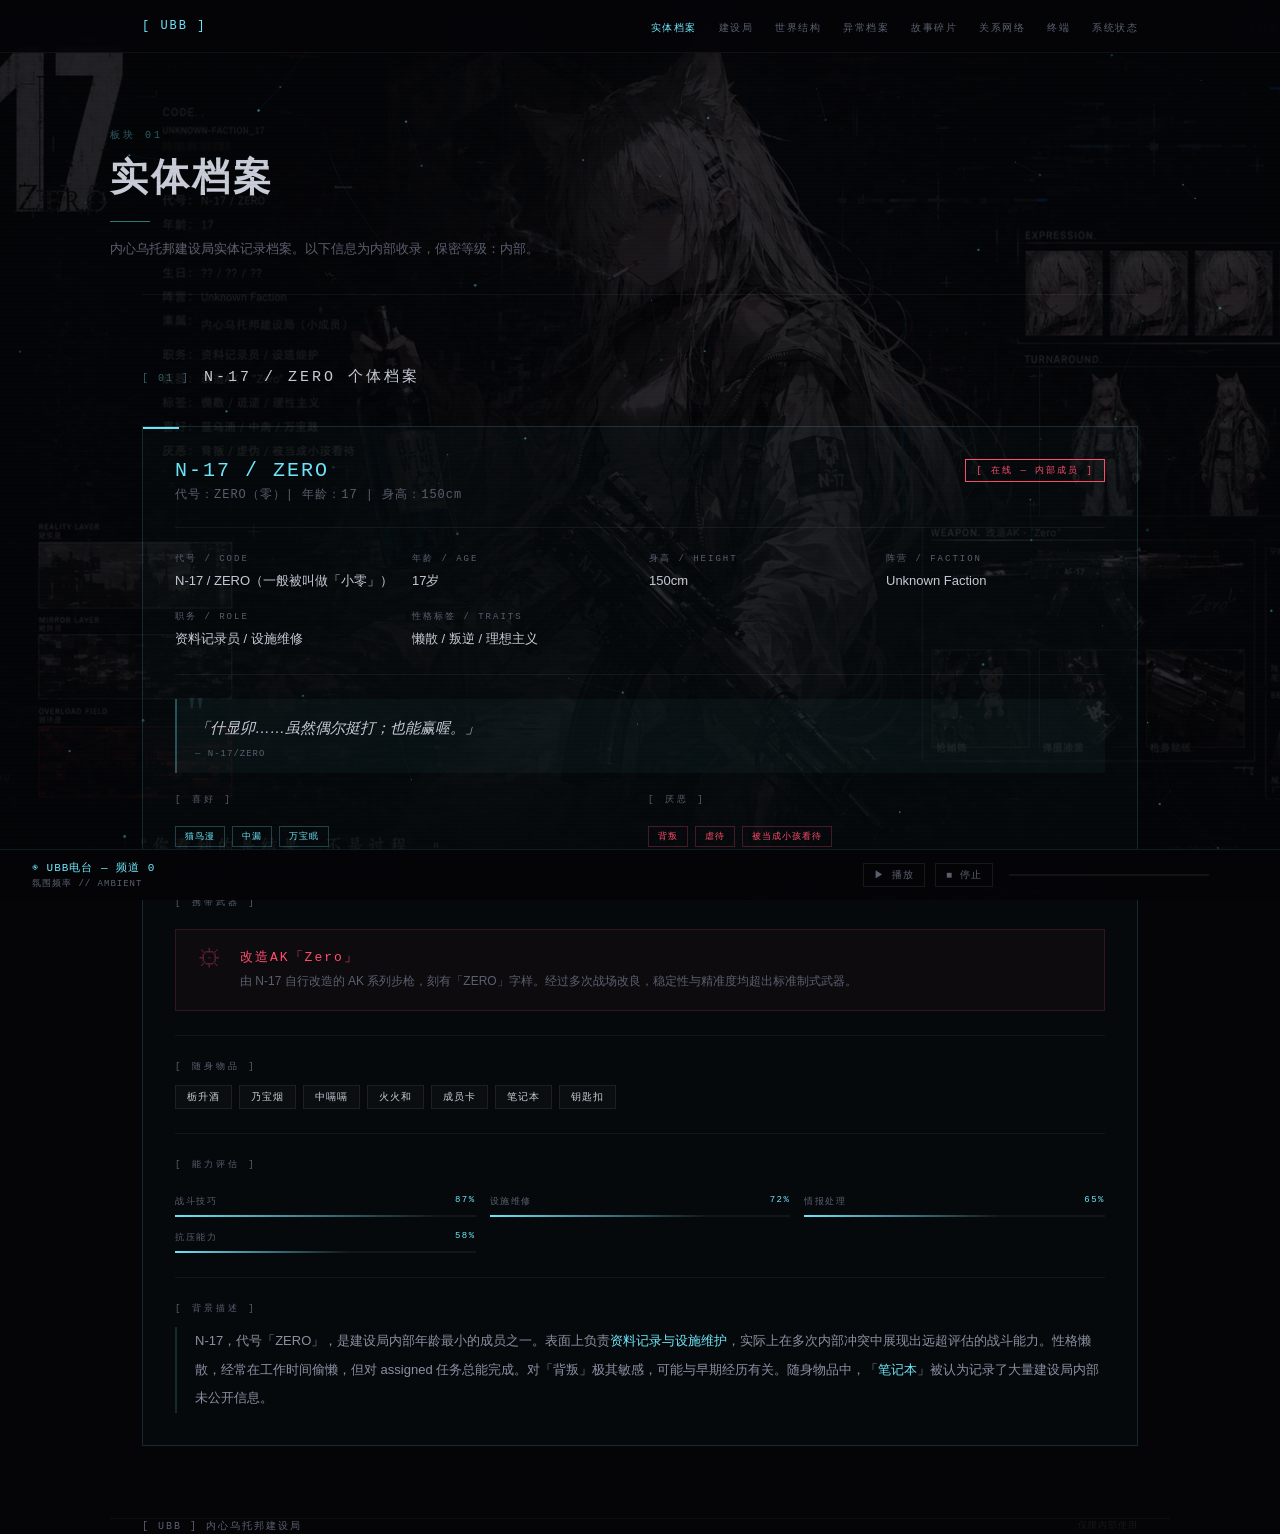
==== entity.html @ d5b60606 "Add files via upload" ====
﻿<!DOCTYPE html>
<html lang="zh-CN">
<head>
<meta charset="UTF-8"/>
<meta name="viewport" content="width=device-width,initial-scale=1.0"/>
<title>实体档案 — N-17/ZERO | 建设局</title>
<link rel="icon" href="img/logo.png" type="image/png"/>
<link rel="stylesheet" href="css/style.css"/>
</head>
<body>

<canvas id="pcv"></canvas>
<div class="scanlines"></div>

<!-- 导航栏 -->
<nav>
  <div class="nav-in">
    <a href="index.html" class="nav-logo">[ UBB ]</a>
    <ul class="nav-links">
      <li><a href="entity.html" class="active">实体档案</a></li>
      <li><a href="bureau.html">建设局</a></li>
      <li><a href="world.html">世界结构</a></li>
      <li><a href="archive.html">异常档案</a></li>
      <li><a href="story.html">故事碎片</a></li>
      <li><a href="relations.html">关系网络</a></li>
      <li><a href="terminal.html">终端</a></li>
      <li><a href="status.html">系统状态</a></li>
    </ul>
  </div>
</nav>

<!-- 页面标题 -->
<section class="wrap page-hero">
  <div class="page-label">板块 01</div>
  <h1 class="page-title">实体档案</h1>
  <div class="page-line"></div>
  <div class="page-desc">内心乌托邦建设局实体记录档案。以下信息为内部收录，保密等级：内部。</div>
</section>

<!-- 实体卡片 -->
<main class="wrap">
<section class="section">
  <div class="sec-hd">
    <span class="sec-id">[ 01 ]</span>
    <span class="sec-title">N-17 / ZERO 个体档案</span>
  </div>

  <div class="entity-card fi">
    <div class="entity-hd">
      <div>
        <div class="entity-id">N-17 / ZERO</div>
        <div class="entity-alias">代号：ZERO（零）| 年龄：17 | 身高：150cm</div>
      </div>
      <div class="status-badge">[ 在线 — 内部成员 ]</div>
    </div>

    <div class="divider"></div>

    <!-- 信息网格 -->
    <div class="meta-grid">
      <div class="mi">
        <label>代号 / CODE</label>
        <p>N-17 / ZERO（一般被叫做「小零」）</p>
      </div>
      <div class="mi">
        <label>年龄 / AGE</label>
        <p>17岁</p>
      </div>
      <div class="mi">
        <label>身高 / HEIGHT</label>
        <p>150cm</p>
      </div>
      <div class="mi">
        <label>阵营 / FACTION</label>
        <p>Unknown Faction</p>
      </div>
      <div class="mi">
        <label>职务 / ROLE</label>
        <p>资料记录员 / 设施维修</p>
      </div>
      <div class="mi">
        <label>性格标签 / TRAITS</label>
        <p>懒散 / 叛逆 / 理想主义</p>
      </div>
    </div>

    <div class="divider"></div>

    <!-- 语录 -->
    <div class="quote-block fi">
      <div class="quote-text">「什显卯……虽然偶尔挺打；也能赢喔。」</div>
      <div class="quote-src">— N-17/ZERO</div>
    </div>

    <!-- 喜好 / 厌恶 -->
    <div class="profile-pair fi">
      <div>
        <div class="lbl-small">[ 喜好 ]</div>
        <div class="tags">
          <span class="tag c">猫鸟漫</span>
          <span class="tag c">中漏</span>
          <span class="tag c">万宝眠</span>
        </div>
      </div>
      <div>
        <div class="lbl-small">[ 厌恶 ]</div>
        <div class="tags">
          <span class="tag r">背叛</span>
          <span class="tag r">虐待</span>
          <span class="tag r">被当成小孩看待</span>
        </div>
      </div>
    </div>

    <div class="divider"></div>

    <!-- 武器 -->
    <div class="lbl-small fi">[ 携带武器 ]</div>
    <div class="weapon-card fi">
      <div class="weapon-icon">⚙</div>
      <div>
        <div class="weapon-name">改造AK「Zero」</div>
        <div class="weapon-desc">由 N-17 自行改造的 AK 系列步枪，刻有「ZERO」字样。经过多次战场改良，稳定性与精准度均超出标准制式武器。</div>
      </div>
    </div>

    <div class="divider"></div>

    <!-- 随身物品 -->
    <div class="lbl-small fi">[ 随身物品 ]</div>
    <div class="belong-list fi">
      <span class="bi">栃升酒</span>
      <span class="bi">乃宝烟</span>
      <span class="bi">中嗝嗝</span>
      <span class="bi">火火和</span>
      <span class="bi">成员卡</span>
      <span class="bi">笔记本</span>
      <span class="bi">钥匙扣</span>
    </div>

    <div class="divider"></div>

    <!-- 能力评估 -->
    <div class="lbl-small fi">[ 能力评估 ]</div>
    <div class="ability-grid">
      <div class="ability-item fi">
        <label>战斗技巧 <span>87%</span></label>
        <div class="ab-bar"><div class="fill" data-w="87%"></div></div>
      </div>
      <div class="ability-item fi">
        <label>设施维修 <span>72%</span></label>
        <div class="ab-bar"><div class="fill" data-w="72%"></div></div>
      </div>
      <div class="ability-item fi">
        <label>情报处理 <span>65%</span></label>
        <div class="ab-bar"><div class="fill" data-w="65%"></div></div>
      </div>
      <div class="ability-item fi">
        <label>抗压能力 <span>58%</span></label>
        <div class="ab-bar"><div class="fill" data-w="58%"></div></div>
      </div>
    </div>

    <div class="divider"></div>

    <!-- 背景描述 -->
    <div class="lbl-small fi">[ 背景描述 ]</div>
    <div class="entity-desc fi">
      N-17，代号「ZERO」，是建设局内部年龄最小的成员之一。表面上负责<em>资料记录与设施维护</em>，实际上在多次内部冲突中展现出远超评估的战斗能力。性格懒散，经常在工作时间偷懒，但对 assigned 任务总能完成。对「背叛」极其敏感，可能与早期经历有关。随身物品中，「<em>笔记本</em>」被认为记录了大量建设局内部未公开信息。
    </div>

  </div>
</section>
</main>

<!-- 底部音乐播放器 -->
<div id="bgm-bar">
  <div class="bgm-info">
    <div class="bgm-title">◉ UBB电台 — 频道 0</div>
    <div class="bgm-sub">氛围频率 // AMBIENT</div>
  </div>
  <div class="bgm-controls">
    <button class="bgm-btn" id="bgm-play">▶ 播放</button>
    <button class="bgm-btn" id="bgm-stop">■ 停止</button>
  </div>
  <div class="bgm-progress"><div class="bgm-fill"></div></div>
  <div class="bgm-viz">
    <div class="bgm-bar-v"></div>
    <div class="bgm-bar-v"></div>
    <div class="bgm-bar-v"></div>
    <div class="bgm-bar-v"></div>
    <div class="bgm-bar-v"></div>
  </div>
</div>

<footer class="wrap">
  <div class="foot-in">
    <div class="foot-logo">[ UBB ] 内心乌托邦建设局</div>
    <div class="foot-note">仅限内部使用</div>
  </div>
</footer>

<script src="js/main.js"></script>
</body>
</html>
---- css/style.css ----
/* ===== UTOPIA BUILDER BUREAU — Shared Styles ===== */
:root{
  --bg:#050508;--surface:rgba(255,255,255,0.03);--border:rgba(110,231,249,0.15);
  --border-h:rgba(110,231,249,0.45);--text:#C8CDD8;--dim:#5A6070;
  --cyan:#6EE7F9;--red:#FF4D6D;--gold:#E8C96A;--purple:#9B7FE8;--green:#4AE8A0;
  --font-mono:'Share Tech Mono',monospace;--font-body:'Noto Sans SC','Segoe UI',sans-serif;
}
*{margin:0;padding:0;box-sizing:border-box;}
html{scroll-behavior:smooth;}
body{
  background:var(--bg) url('../img/bg.png') center center / cover no-repeat;
  background-attachment:fixed;
  color:var(--text);
  font-family:var(--font-body);
  font-weight:300;
  overflow-x:hidden;
}
/* 背景遮罩层：确保文字清晰可读 */
body::before{
  content:'';
  position:fixed;inset:0;
  background:rgba(5,5,8,0.82);
  z-index:0;
  pointer-events:none;
}
/* ===== SHARED LAYOUT ===== */
.wrap{position:relative;z-index:1;max-width:1060px;margin:0 auto;padding:0 32px;}
.section{padding:72px 0;border-top:1px solid rgba(255,255,255,0.05);}
.sec-hd{display:flex;align-items:baseline;gap:14px;margin-bottom:40px;}
.sec-id{font-family:var(--font-mono);font-size:10px;color:var(--cyan);opacity:.4;letter-spacing:2px;}
.sec-title{font-family:var(--font-mono);font-size:15px;letter-spacing:3px;color:var(--text);}
.sec-sub{font-family:var(--font-mono);font-size:10px;color:var(--dim);letter-spacing:1px;margin-left:auto;}
.fi{opacity:0;transform:translateY(14px);transition:opacity .6s ease,transform .6s ease;}
.fi.vis{opacity:1;transform:none;}
.lbl-small{font-family:var(--font-mono);font-size:9px;color:var(--dim);letter-spacing:3px;margin-bottom:12px;}

/* ===== CANVAS + SCANLINES ===== */
#pcv{position:fixed;inset:0;pointer-events:none;z-index:0;}
.scanlines{position:fixed;inset:0;pointer-events:none;z-index:2;background:repeating-linear-gradient(0deg,transparent,transparent 2px,rgba(0,0,0,0.025) 2px,rgba(0,0,0,0.025) 4px);}

/* ===== NAV ===== */
nav{position:fixed;top:0;left:0;right:0;z-index:100;background:rgba(5,5,8,0.88);backdrop-filter:blur(18px);border-bottom:1px solid rgba(255,255,255,0.05);}
.nav-in{max-width:1060px;margin:0 auto;padding:0 32px;height:52px;display:flex;align-items:center;justify-content:space-between;}
.nav-logo{font-family:var(--font-mono);font-size:12px;color:var(--cyan);letter-spacing:2px;text-decoration:none;display:flex;align-items:center;}
.nav-logo-img{height:28px;width:auto;display:block;}
.nav-links{display:flex;gap:22px;list-style:none;}
.nav-links a{font-family:var(--font-mono);font-size:10px;color:var(--dim);text-decoration:none;letter-spacing:1.5px;transition:color .2s;cursor:pointer;}
.nav-links a:hover,.nav-links a.active{color:var(--cyan);}

/* ===== BGM PLAYER ===== */
#bgm-bar{position:fixed;bottom:0;left:0;right:0;z-index:200;background:rgba(5,5,8,0.92);backdrop-filter:blur(16px);border-top:1px solid rgba(110,231,249,0.1);padding:10px 32px;display:flex;align-items:center;gap:16px;}
.bgm-info{display:flex;flex-direction:column;}
.bgm-title{font-family:var(--font-mono);font-size:11px;color:var(--cyan);letter-spacing:1px;}
.bgm-sub{font-family:var(--font-mono);font-size:9px;color:var(--dim);letter-spacing:1px;margin-top:2px;}
.bgm-controls{display:flex;align-items:center;gap:10px;margin-left:auto;}
.bgm-btn{font-family:var(--font-mono);font-size:10px;color:var(--dim);background:none;border:1px solid rgba(255,255,255,0.08);padding:4px 10px;cursor:pointer;transition:all .2s;letter-spacing:1px;}
.bgm-btn:hover,.bgm-btn.active{color:var(--cyan);border-color:rgba(110,231,249,0.3);}
.bgm-progress{flex:1;max-width:200px;height:2px;background:rgba(255,255,255,0.06);position:relative;cursor:pointer;}
.bgm-fill{height:100%;background:var(--cyan);width:0%;transition:width .5s linear;pointer-events:none;}
.bgm-viz{display:flex;align-items:flex-end;gap:2px;height:20px;}
.bgm-bar-v{width:3px;background:var(--cyan);opacity:0.5;border-radius:1px;}
.bgm-bar-v.playing{animation:viz .6s ease-in-out infinite alternate;}
.bgm-bar-v:nth-child(2){animation-delay:.1s;}
.bgm-bar-v:nth-child(3){animation-delay:.2s;}
.bgm-bar-v:nth-child(4){animation-delay:.05s;}
.bgm-bar-v:nth-child(5){animation-delay:.15s;}
@keyframes viz{from{height:6px;}to{height:18px;}}

/* ===== HERO (index.html) ===== */
.hero{margin-top:80px;padding:72px 0;min-height:80vh;display:flex;flex-direction:column;justify-content:center;}
.hero-tag{font-family:var(--font-mono);font-size:10px;color:var(--cyan);letter-spacing:3px;margin-bottom:18px;opacity:.6;}
.hero-title{font-family:var(--font-mono);font-size:clamp(30px,5vw,54px);font-weight:400;letter-spacing:3px;line-height:1.3;}
.gw{display:inline-block;position:relative;}
.gw::before,.gw::after{content:attr(data-text);position:absolute;top:0;left:0;width:100%;overflow:hidden;}
.gw::before{color:var(--cyan);animation:g1 5s infinite;opacity:0;}
.gw::after{color:var(--red);animation:g2 5s infinite;opacity:0;}
@keyframes g1{0%,88%,100%{opacity:0;transform:translateX(0);}89%{opacity:.8;transform:translateX(-3px);clip-path:inset(10% 0 55% 0);}91%{opacity:0;}94%{opacity:.5;transform:translateX(2px);clip-path:inset(35% 0 35% 0);}96%{opacity:0;}}
@keyframes g2{0%,88%,100%{opacity:0;transform:translateX(0);}90%{opacity:.7;transform:translateX(3px);clip-path:inset(55% 0 10% 0);}92%{opacity:0;}95%{opacity:.4;transform:translateX(-1px);clip-path:inset(40% 0 25% 0);}97%{opacity:0;}}
.hero-sub{color:var(--dim);font-size:12px;margin-top:8px;letter-spacing:2px;font-family:var(--font-mono);}
.hero-desc{margin-top:28px;font-size:14px;line-height:2.1;color:#8A90A2;max-width:520px;}
.hero-desc em{color:var(--text);font-style:normal;}
.hero-stats{margin-top:36px;display:flex;gap:32px;flex-wrap:wrap;}
.hstat-val{font-family:var(--font-mono);font-size:22px;color:var(--cyan);}
.hstat-lbl{font-family:var(--font-mono);font-size:9px;color:var(--dim);letter-spacing:2px;margin-top:4px;}
.hero-cta{margin-top:36px;display:flex;gap:12px;flex-wrap:wrap;}
.btn{font-family:var(--font-mono);font-size:11px;letter-spacing:2px;padding:10px 22px;cursor:pointer;text-decoration:none;transition:all .2s;display:inline-block;border:1px solid transparent;}
.btn-outline{color:var(--cyan);border:1px solid rgba(110,231,249,0.4);background:none;}
.btn-outline:hover{background:rgba(110,231,249,0.08);border-color:var(--cyan);}
.btn-ghost{color:var(--dim);border:1px solid rgba(255,255,255,0.08);background:none;}
.btn-ghost:hover{color:var(--text);border-color:rgba(255,255,255,0.2);}

/* ===== PAGE HERO (sub pages) ===== */
.page-hero{margin-top:80px;padding:48px 0 32px;}
.page-label{font-family:var(--font-mono);font-size:10px;color:var(--cyan);opacity:.4;letter-spacing:3px;margin-bottom:10px;}
.page-title{font-family:var(--font-mono);font-size:clamp(22px,4vw,38px);letter-spacing:3px;color:var(--text);}
.page-line{width:40px;height:1px;background:var(--cyan);margin:18px 0 14px;opacity:.5;}
.page-desc{font-size:13px;color:var(--dim);line-height:2;max-width:560px;}

/* ===== ENTITY CARD ===== */
.entity-card{background:rgba(110,231,249,0.02);border:1px solid var(--border);padding:32px;position:relative;transition:border-color .3s,box-shadow .3s;}
.entity-card::before{content:'';position:absolute;top:0;left:0;width:36px;height:2px;background:var(--cyan);}
.entity-card:hover{border-color:var(--border-h);box-shadow:0 0 30px rgba(110,231,249,0.05);}
.entity-hd{display:flex;align-items:flex-start;justify-content:space-between;flex-wrap:wrap;gap:14px;}
.entity-id{font-family:var(--font-mono);font-size:20px;color:var(--cyan);letter-spacing:2px;}
.entity-alias{font-family:var(--font-mono);font-size:12px;color:var(--dim);margin-top:4px;letter-spacing:1px;}
.status-badge{font-family:var(--font-mono);font-size:9px;color:var(--red);border:1px solid var(--red);padding:4px 10px;letter-spacing:2px;animation:sblink 3s ease infinite;}
@keyframes sblink{0%,100%{opacity:.8;}50%{opacity:.3;}}
.divider{height:1px;background:rgba(255,255,255,0.05);margin:24px 0;}
.meta-grid{display:grid;grid-template-columns:repeat(auto-fill,minmax(190px,1fr));gap:18px;margin-bottom:24px;}
.mi label{font-family:var(--font-mono);font-size:9px;color:var(--dim);letter-spacing:2px;display:block;margin-bottom:6px;}
.mi p{font-size:13px;color:var(--text);line-height:1.6;}
.tags{display:flex;flex-wrap:wrap;gap:7px;margin-top:20px;}
.tag{font-family:var(--font-mono);font-size:9px;color:var(--dim);border:1px solid rgba(255,255,255,0.07);padding:3px 9px;letter-spacing:1px;}
.tag.c{color:var(--cyan);border-color:rgba(110,231,249,0.25);}
.tag.r{color:var(--red);border-color:rgba(255,77,109,0.25);}
.tag.g{color:var(--green);border-color:rgba(74,232,160,0.25);}
.quote-block{border-left:2px solid rgba(110,231,249,0.3);padding:14px 18px;background:rgba(110,231,249,0.03);margin:20px 0;position:relative;}
.quote-block::before{content:'"';position:absolute;top:-8px;left:10px;font-size:44px;color:var(--cyan);opacity:.12;font-family:serif;line-height:1;}
.quote-text{font-size:15px;color:var(--text);line-height:2;font-style:italic;}
.quote-src{font-family:var(--font-mono);font-size:9px;color:var(--dim);margin-top:6px;letter-spacing:1px;}
.profile-pair{display:grid;grid-template-columns:1fr 1fr;gap:16px;margin:16px 0;}
.entity-desc{font-size:13px;line-height:2.2;color:#8A90A2;border-left:2px solid rgba(110,231,249,0.15);padding-left:18px;}
.entity-desc em{color:var(--cyan);font-style:normal;}
.weapon-card{background:rgba(255,77,109,0.03);border:1px solid rgba(255,77,109,0.15);padding:18px 22px;display:flex;align-items:flex-start;gap:18px;margin-top:20px;}
.weapon-icon{font-family:var(--font-mono);font-size:24px;color:rgba(255,77,109,0.3);line-height:1;flex-shrink:0;}
.weapon-name{font-family:var(--font-mono);font-size:13px;color:var(--red);letter-spacing:2px;}
.weapon-desc{font-size:12px;color:var(--dim);margin-top:5px;line-height:1.8;}
.belong-list{display:flex;flex-wrap:wrap;gap:7px;margin-top:12px;}
.bi{font-family:var(--font-mono);font-size:10px;color:var(--text);border:1px solid rgba(255,255,255,0.07);padding:4px 11px;letter-spacing:1px;background:rgba(255,255,255,0.02);}
.ability-grid{display:grid;grid-template-columns:repeat(auto-fill,minmax(230px,1fr));gap:14px;margin-top:24px;}
.ability-item label{font-family:var(--font-mono);font-size:9px;color:var(--dim);letter-spacing:1.5px;display:flex;justify-content:space-between;margin-bottom:7px;}
.ability-item label span{color:var(--cyan);}
.ab-bar{height:2px;background:rgba(255,255,255,0.05);position:relative;overflow:hidden;}
.ab-bar .fill{height:100%;background:linear-gradient(90deg,var(--cyan),transparent);width:0;transition:width 1.6s cubic-bezier(.16,1,.3,1);}

/* ===== BUREAU ===== */
.bureau-grid{display:grid;grid-template-columns:1fr 1fr;gap:20px;}
.bureau-card{background:var(--surface);border:1px solid var(--border);padding:24px 28px;transition:border-color .3s;}
.bureau-card:hover{border-color:var(--border-h);}
.bc-icon{font-family:var(--font-mono);font-size:11px;color:var(--cyan);letter-spacing:2px;margin-bottom:10px;opacity:.6;}
.bc-name{font-family:var(--font-mono);font-size:13px;color:var(--text);letter-spacing:2px;margin-bottom:10px;}
.bc-desc{font-size:12px;color:var(--dim);line-height:1.9;}
.rank-table{width:100%;border-collapse:collapse;margin-top:24px;}
.rank-table th,.rank-table td{font-family:var(--font-mono);font-size:10px;padding:10px 14px;border-bottom:1px solid rgba(255,255,255,0.05);text-align:left;letter-spacing:1px;}
.rank-table th{color:var(--dim);font-weight:400;}
.rank-table td{color:var(--text);}
.rank-table tr:hover td{color:var(--cyan);}
.rt-c{color:var(--cyan);}
.rt-r{color:var(--red);}
.rt-g{color:var(--green);}

/* ===== WORLD LAYERS ===== */
.world-grid{display:grid;gap:18px;}
.world-layer{background:var(--surface);border:1px solid var(--border);padding:24px 28px;display:grid;grid-template-columns:48px 1fr;gap:0 24px;align-items:start;position:relative;overflow:hidden;transition:border-color .3s;}
.world-layer:hover{border-color:var(--border-h);}
.world-layer::after{content:'';position:absolute;right:0;top:0;bottom:0;width:3px;}
.wl1::after{background:var(--cyan);opacity:.35;}
.wl2::after{background:var(--purple);opacity:.35;}
.wl3::after{background:var(--red);opacity:.35;}
.ln{font-family:var(--font-mono);font-size:30px;color:rgba(255,255,255,0.05);letter-spacing:-2px;line-height:1;grid-row:span 4;}
.l-en{font-family:var(--font-mono);font-size:14px;color:var(--text);letter-spacing:2px;}
.l-cn{font-family:var(--font-mono);font-size:9px;color:var(--dim);letter-spacing:2px;margin-top:3px;}
.l-desc{font-size:12px;color:#6A7080;line-height:2;margin-top:10px;}
.l-desc em{color:var(--text);font-style:normal;}
.l-chips{margin-top:12px;display:flex;flex-wrap:wrap;gap:7px;}
.chip{font-family:var(--font-mono);font-size:9px;padding:3px 9px;border:1px solid rgba(255,255,255,0.06);color:var(--dim);letter-spacing:1px;}
.chip.c{border-color:rgba(110,231,249,0.2);color:var(--cyan);}
.chip.p{border-color:rgba(155,127,232,0.2);color:var(--purple);}
.chip.r{border-color:rgba(255,77,109,0.2);color:var(--red);}

/* ===== MAP ===== */
.map-wrap{background:var(--surface);border:1px solid var(--border);padding:28px;overflow:hidden;}
.map-svg{width:100%;height:320px;}

/* ===== ANOMALY ===== */
.anomaly-list{display:grid;gap:18px;}
.anomaly-entry{background:var(--surface);border:1px solid var(--border);overflow:hidden;transition:border-color .3s;}
.anomaly-entry:hover{border-color:var(--border-h);}
.ae-head{background:rgba(255,77,109,0.05);border-bottom:1px solid rgba(255,77,109,0.15);padding:14px 24px;display:flex;align-items:center;gap:14px;}
.ae-code{font-family:var(--font-mono);font-size:12px;color:var(--red);letter-spacing:2px;}
.ae-class{font-family:var(--font-mono);font-size:9px;color:var(--dim);border:1px solid rgba(255,255,255,0.08);padding:2px 8px;letter-spacing:1px;}
.ae-class.red{color:var(--red);border-color:rgba(255,77,109,0.3);}
.ae-class.gold{color:var(--gold);border-color:rgba(232,201,106,0.3);}
.ae-class.cyan{color:var(--cyan);border-color:rgba(110,231,249,0.3);}
.ae-lock{margin-left:auto;font-family:var(--font-mono);font-size:9px;color:var(--dim);background:rgba(255,255,255,0.03);border:1px solid rgba(255,255,255,0.08);padding:4px 10px;cursor:pointer;letter-spacing:1px;transition:all .2s;}
.ae-lock:hover{color:var(--cyan);border-color:rgba(110,231,249,0.3);}
.ae-lock.unlocked{color:var(--green);border-color:rgba(74,232,160,0.3);}
.ae-body{padding:20px 24px;}
.ae-body.locked{filter:blur(4px);user-select:none;}
.ae-title{font-family:var(--font-mono);font-size:13px;color:var(--text);letter-spacing:1px;margin-bottom:12px;}
.ae-text{font-size:12px;color:var(--dim);line-height:2;}
.ae-text em{color:var(--cyan);font-style:normal;}
.ae-text .red{color:var(--red);}
.ae-meta{display:flex;flex-wrap:wrap;gap:12px;margin-top:14px;}
.ae-mi{font-family:var(--font-mono);font-size:9px;color:var(--dim);letter-spacing:1px;}
.ae-mi span{color:var(--text);}

/* ===== DIALOGUE ===== */
.dialog-list{display:grid;gap:14px;}
.dialog-item{display:flex;gap:14px;align-items:flex-start;}
.dialog-item.right{flex-direction:row-reverse;}
.dia-avatar{width:36px;height:36px;border:1px solid var(--border);flex-shrink:0;display:flex;align-items:center;justify-content:center;font-family:var(--font-mono);font-size:10px;color:var(--cyan);}
.dia-bubble{background:rgba(255,255,255,0.03);border:1px solid var(--border);padding:12px 16px;max-width:500px;position:relative;}
.dialog-item.right .dia-bubble{background:rgba(110,231,249,0.05);border-color:rgba(110,231,249,0.2);}
.dia-name{font-family:var(--font-mono);font-size:9px;color:var(--dim);letter-spacing:1px;margin-bottom:6px;}
.dia-text{font-size:13px;color:var(--text);line-height:1.9;}
.dia-time{font-family:var(--font-mono);font-size:9px;color:rgba(255,255,255,0.12);margin-top:6px;text-align:right;}

/* ===== STORY ===== */
.story-wrap{position:relative;}
.story-pages{overflow:hidden;}
.story-page{display:none;animation:pgIn .4s ease;}
.story-page.active{display:block;}
@keyframes pgIn{from{opacity:0;transform:translateY(12px);}to{opacity:1;transform:none;}}
.story-chapter{font-family:var(--font-mono);font-size:10px;color:var(--cyan);letter-spacing:3px;margin-bottom:16px;opacity:.6;}
.story-title{font-family:var(--font-mono);font-size:16px;color:var(--text);letter-spacing:2px;margin-bottom:24px;}
.story-text{font-size:14px;color:#8A90A2;line-height:2.6;max-width:700px;}
.story-text p{margin-bottom:16px;}
.story-text em{color:var(--text);font-style:normal;}
.story-text .red{color:var(--red);}
.story-nav{display:flex;align-items:center;gap:16px;margin-top:32px;}
.pg-btn{font-family:var(--font-mono);font-size:10px;color:var(--dim);background:none;border:1px solid rgba(255,255,255,0.08);padding:8px 18px;cursor:pointer;letter-spacing:1px;transition:all .2s;}
.pg-btn:hover:not(:disabled){color:var(--cyan);border-color:rgba(110,231,249,0.3);}
.pg-btn:disabled{opacity:.3;cursor:default;}
.pg-counter{font-family:var(--font-mono);font-size:10px;color:var(--dim);letter-spacing:2px;}
.pg-dots{display:flex;gap:6px;margin-left:auto;}
.pg-dot{width:6px;height:6px;border:1px solid var(--dim);background:transparent;cursor:pointer;transition:all .2s;}
.pg-dot.active{background:var(--cyan);border-color:var(--cyan);}

/* ===== RELATION MAP ===== */
.rel-wrap{background:var(--surface);border:1px solid var(--border);padding:28px;overflow:hidden;}
.rel-svg{width:100%;height:360px;}

/* ===== TERMINAL ===== */
.terminal{background:#000;border:1px solid rgba(110,231,249,0.2);padding:24px;font-family:var(--font-mono);font-size:12px;position:relative;}
.terminal::before{content:'UBB-TERMINAL v0.7.3 // SECURE SHELL';display:block;color:var(--cyan);font-size:10px;letter-spacing:2px;margin-bottom:16px;opacity:.5;}
.term-output{color:var(--text);line-height:2;min-height:180px;max-height:280px;overflow-y:auto;margin-bottom:12px;}
.term-output .t-sys{color:var(--cyan);opacity:.7;}
.term-output .t-err{color:var(--red);}
.term-output .t-ok{color:var(--green);}
.term-output .t-dim{color:var(--dim);}
.term-output .t-gold{color:var(--gold);}
.term-input-row{display:flex;align-items:center;gap:8px;border-top:1px solid rgba(255,255,255,0.05);padding-top:12px;}
.term-prompt{color:var(--cyan);font-size:12px;white-space:nowrap;}
.term-input{flex:1;background:none;border:none;outline:none;color:var(--text);font-family:var(--font-mono);font-size:12px;letter-spacing:.5px;}
.term-hint{font-family:var(--font-mono);font-size:9px;color:var(--dim);margin-top:10px;letter-spacing:1px;}

/* ===== TIMELINE ===== */
.tl{margin-top:40px;}
.tl-title{font-family:var(--font-mono);font-size:10px;color:var(--dim);letter-spacing:3px;margin-bottom:20px;}
.tl-items{position:relative;padding-left:28px;}
.tl-items::before{content:'';position:absolute;left:6px;top:8px;bottom:8px;width:1px;background:rgba(255,255,255,0.05);}
.tl-item{position:relative;margin-bottom:28px;}
.tl-item::before{content:'';position:absolute;left:-24px;top:5px;width:5px;height:5px;border:1px solid var(--cyan);background:var(--bg);}
.tl-date{font-family:var(--font-mono);font-size:9px;color:var(--cyan);letter-spacing:2px;margin-bottom:5px;opacity:.55;}
.tl-ev{font-size:13px;color:var(--text);line-height:1.8;}
.tl-note{font-size:11px;color:var(--dim);margin-top:3px;line-height:1.8;}

/* ===== STATUS ===== */
.status-grid{display:grid;grid-template-columns:repeat(auto-fill,minmax(180px,1fr));gap:14px;}
.stat-card{background:var(--surface);border:1px solid var(--border);padding:18px 22px;}
.stat-lbl{font-family:var(--font-mono);font-size:9px;color:var(--dim);letter-spacing:2px;margin-bottom:8px;}
.stat-val{font-family:var(--font-mono);font-size:20px;letter-spacing:1px;}
.stat-val.c{color:var(--cyan);}
.stat-val.r{color:var(--red);}
.stat-val.g{color:var(--gold);}
.stat-val.p{color:var(--purple);}
.stat-sub{font-family:var(--font-mono);font-size:9px;color:var(--dim);margin-top:5px;letter-spacing:1px;}

/* ===== FOOTER ===== */
footer{border-top:1px solid rgba(255,255,255,0.04);padding:36px 0;margin-top:40px;margin-bottom:52px;}
.foot-in{display:flex;align-items:center;justify-content:space-between;flex-wrap:wrap;gap:14px;}
.foot-logo{font-family:var(--font-mono);font-size:10px;color:var(--dim);letter-spacing:2px;display:flex;align-items:center;gap:8px;}
.foot-logo-img{height:20px;width:auto;opacity:0.7;}
.foot-note{font-family:var(--font-mono);font-size:9px;color:rgba(255,255,255,0.08);letter-spacing:1px;}

/* ===== RESPONSIVE ===== */
@media(max-width:640px){
  .wrap{padding:0 18px;}
  .nav-in{padding:0 18px;}
  .nav-links{gap:14px;}
  .bureau-grid{grid-template-columns:1fr;}
  .world-layer{grid-template-columns:1fr;}
  .ln{display:none;}
  .profile-pair{grid-template-columns:1fr;}
  .rel-svg{height:260px;}
  #bgm-bar{padding:8px 18px;}
  .bgm-progress{max-width:100px;}
}
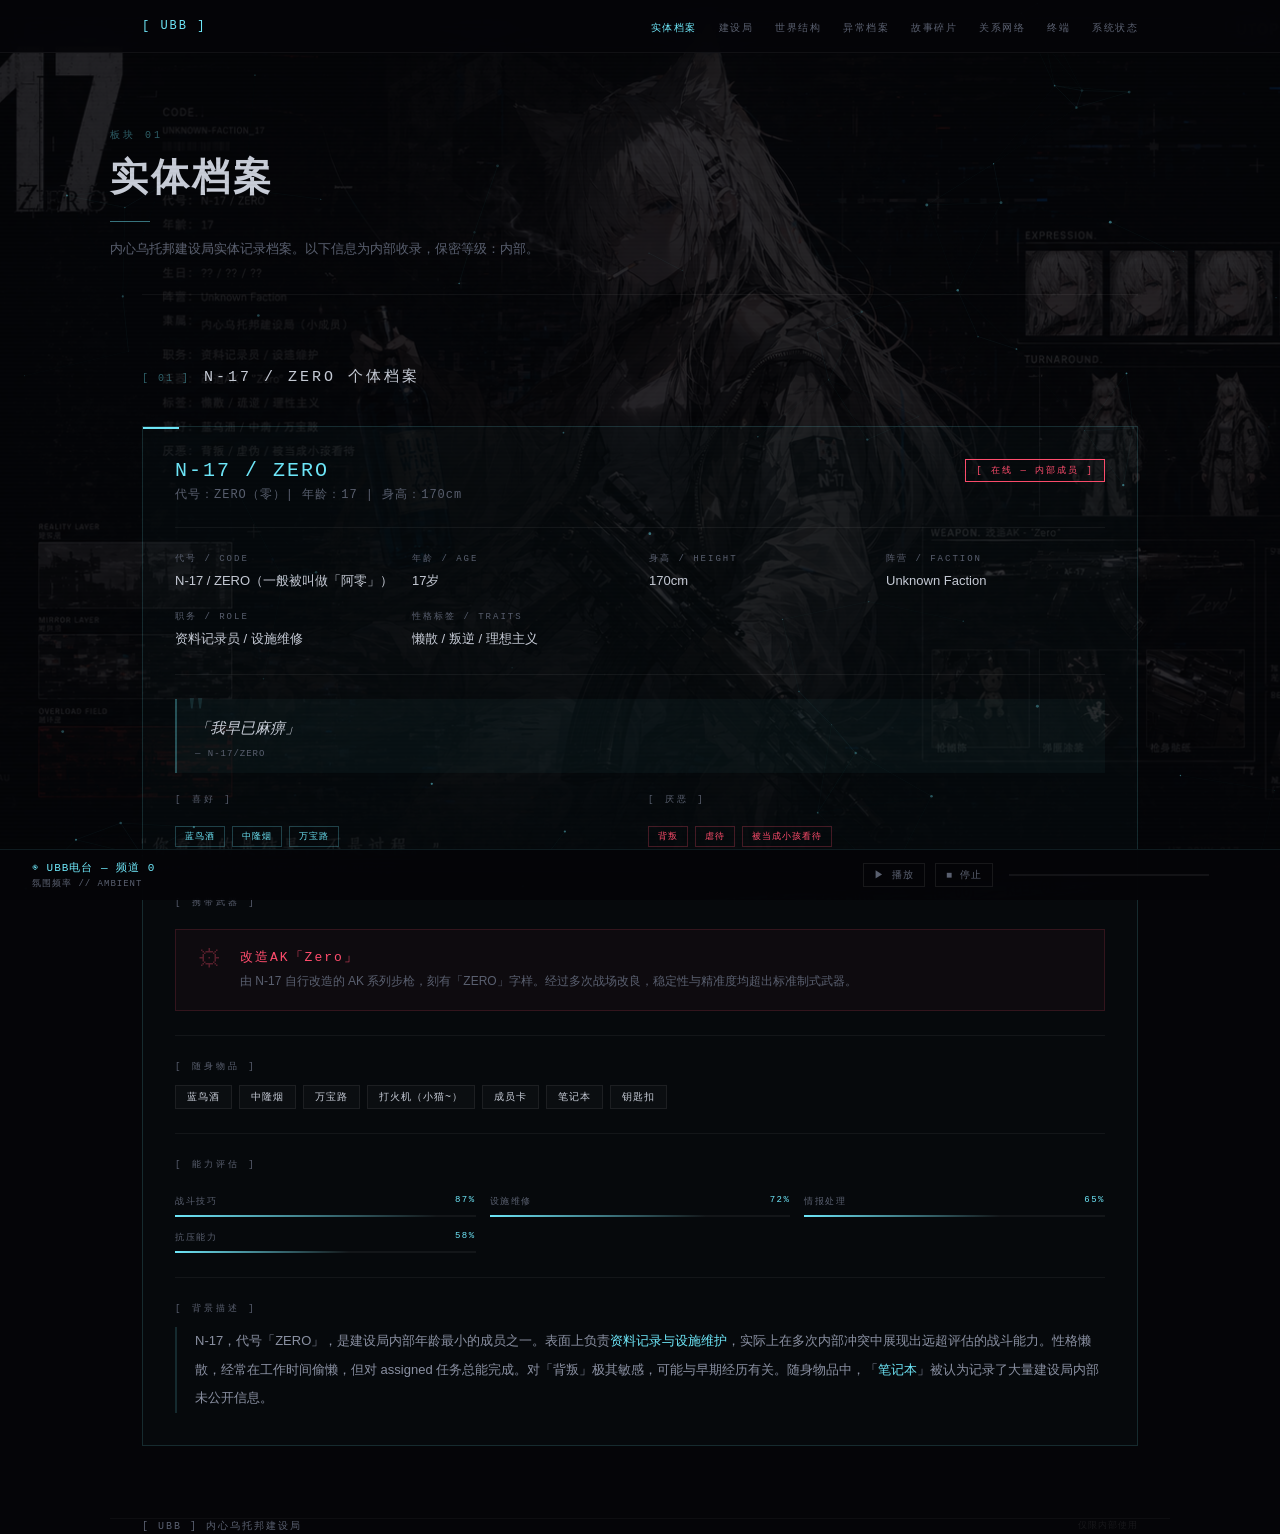
==== commit ed333411: "全新的bata" ====
--- a/entity.html
+++ b/entity.html
@@ -49,7 +49,7 @@
     <div class="entity-hd">
       <div>
         <div class="entity-id">N-17 / ZERO</div>
-        <div class="entity-alias">代号：ZERO（零）| 年龄：17 | 身高：150cm</div>
+        <div class="entity-alias">代号：ZERO（零）| 年龄：17 | 身高：170cm</div>
       </div>
       <div class="status-badge">[ 在线 — 内部成员 ]</div>
     </div>
@@ -60,7 +60,7 @@
     <div class="meta-grid">
       <div class="mi">
         <label>代号 / CODE</label>
-        <p>N-17 / ZERO（一般被叫做「小零」）</p>
+        <p>N-17 / ZERO（一般被叫做「阿零」）</p>
       </div>
       <div class="mi">
         <label>年龄 / AGE</label>
@@ -68,7 +68,7 @@
       </div>
       <div class="mi">
         <label>身高 / HEIGHT</label>
-        <p>150cm</p>
+        <p>170cm</p>
       </div>
       <div class="mi">
         <label>阵营 / FACTION</label>
@@ -88,7 +88,7 @@
 
     <!-- 语录 -->
     <div class="quote-block fi">
-      <div class="quote-text">「什显卯……虽然偶尔挺打；也能赢喔。」</div>
+      <div class="quote-text">「我早已麻痹」</div>
       <div class="quote-src">— N-17/ZERO</div>
     </div>
 
@@ -97,9 +97,9 @@
       <div>
         <div class="lbl-small">[ 喜好 ]</div>
         <div class="tags">
-          <span class="tag c">猫鸟漫</span>
-          <span class="tag c">中漏</span>
-          <span class="tag c">万宝眠</span>
+          <span class="tag c">蓝鸟酒</span>
+          <span class="tag c">中隆烟</span>
+          <span class="tag c">万宝路</span>
         </div>
       </div>
       <div>
@@ -129,10 +129,10 @@
     <!-- 随身物品 -->
     <div class="lbl-small fi">[ 随身物品 ]</div>
     <div class="belong-list fi">
-      <span class="bi">栃升酒</span>
-      <span class="bi">乃宝烟</span>
-      <span class="bi">中嗝嗝</span>
-      <span class="bi">火火和</span>
+      <span class="bi">蓝鸟酒</span>
+      <span class="bi">中隆烟</span>
+      <span class="bi">万宝路</span>
+      <span class="bi">打火机（小猫~）</span>
       <span class="bi">成员卡</span>
       <span class="bi">笔记本</span>
       <span class="bi">钥匙扣</span>
--- a/css/style.css
+++ b/css/style.css
@@ -23,6 +23,31 @@
   z-index:0;
   pointer-events:none;
 }
+
+/* ===== INTRO ANIMATION ===== */
+#intro{
+  position:fixed;inset:0;z-index:9999;
+  background:#050508;
+  display:flex;flex-direction:column;align-items:center;justify-content:center;gap:18px;
+  transition:opacity 1.2s ease;
+}
+#intro-ascii{
+  font-family:var(--font-mono);font-size:11px;color:var(--cyan);
+  white-space:pre;opacity:0;transition:opacity .8s ease;line-height:1.5;
+}
+#intro-msg{
+  font-family:var(--font-mono);font-size:11px;color:var(--dim);
+  letter-spacing:2px;opacity:0;transition:opacity .8s ease;
+}
+#intro-bar{
+  width:120px;height:1px;background:var(--cyan);opacity:0.3;
+  animation:introLoad 2.8s ease-in-out forwards;
+}
+@keyframes introLoad{
+  0%{width:0;opacity:0.8;}
+  100%{width:120px;opacity:0;}
+}
+
 /* ===== SHARED LAYOUT ===== */
 .wrap{position:relative;z-index:1;max-width:1060px;margin:0 auto;padding:0 32px;}
 .section{padding:72px 0;border-top:1px solid rgba(255,255,255,0.05);}
